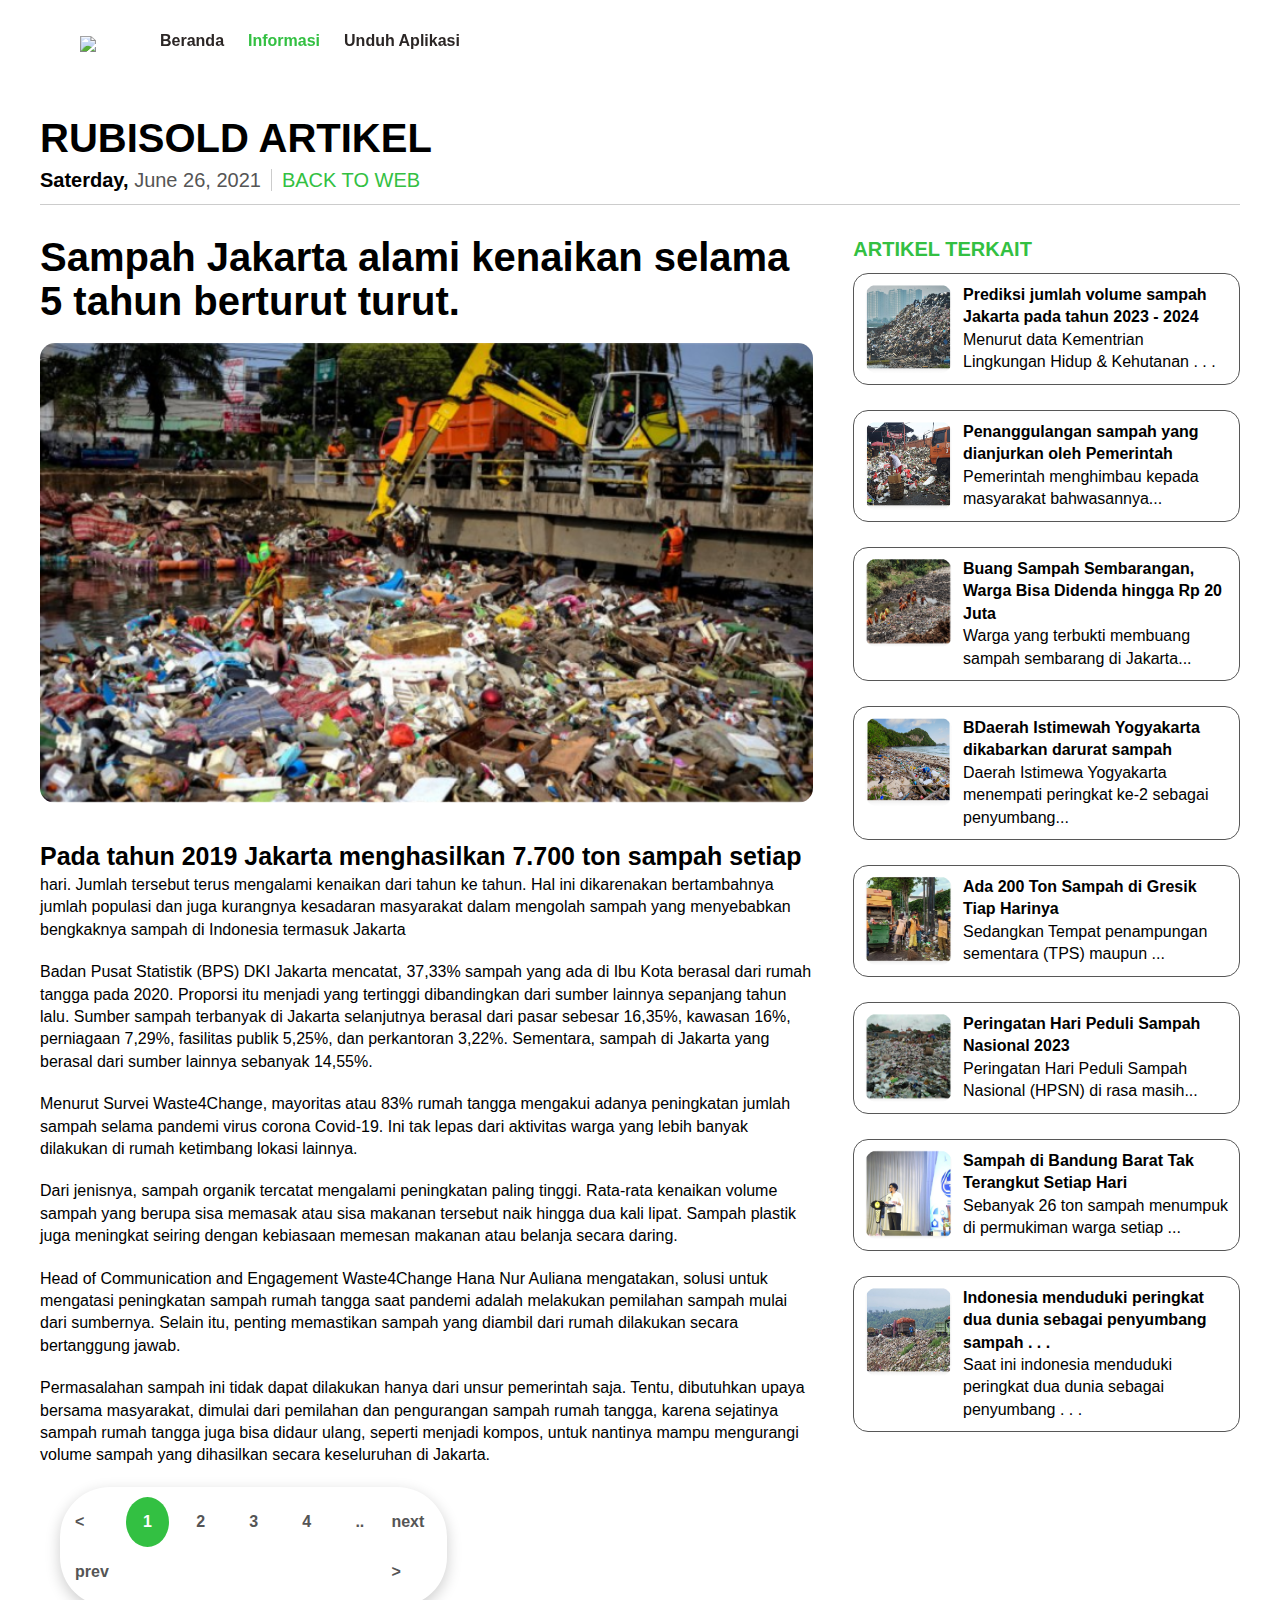
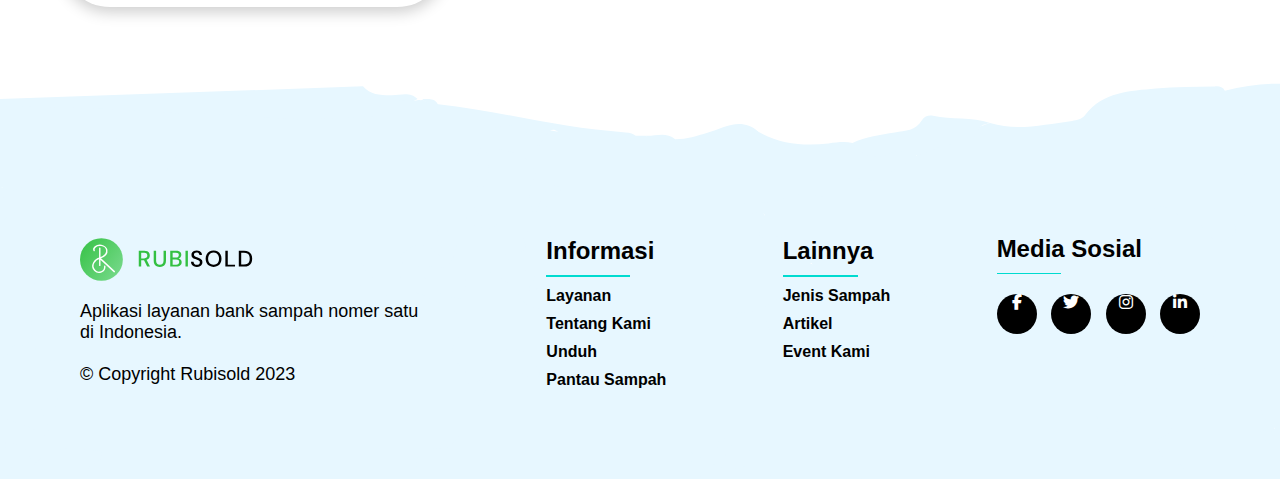
==== file/artikel.html @ 8ea0d324 "newrubis" ====
<html lang="en">
  <head>
    <meta charset="UTF-8" />
    <meta http-equiv="X-UA-Compatible" content="IE=edge" />
    <meta name="viewport" content="width=device-width, initial-scale=1.0" />
    <link rel="stylesheet" href="../css/artikel.css" />
     <link
      rel="stylesheet"
      href="https://cdnjs.cloudflare.com/ajax/libs/font-awesome/6.2.0/css/all.min.css"
    />
    <script src="../script/script.js" defer></script>
    <title>Artikel Rubisold</title>
  </head>
  <body>
    <div class="container">
        <nav class="wrapper-menu" id="wrapper-menu">
        <div class="fix-menu">
          <div class="toggle-menu">
            <img src="../img/menu.svg" class="hamburger active" />
            <img src="../img/close.svg" class="close" />
          </div>
          <div class="logo">
            <img
              onclick="document.location.href='homepage.html'"
              src="../img/logo.png"
              class="desk"
            />
            <img
              onclick="document.location.href='homepage.html'"
              src="../img/logo.svg"
              class="mobile"
            />
          </div>
        </div>

        <div class="menu">
          <a href="homepage.html"
            ><img src="../img/house.svg" class="icon-menu" />Beranda</a
          >
          <a class="active" href="infopage.html"
            ><img src="../img/info-active.svg" class="icon-menu" />Informasi</a
          >
          <a href="downloadpage.html"
            ><img src="../img/download-simple.svg" class="icon-menu" />Unduh
            Aplikasi
          </a>
        </div>
        <div class="bg-menu"></div>
      </nav>

      <div class="wrapper-blank"></div>
       <div class="wrapper-artikel">
      <h1 class="heading-1">Rubisold Artikel</h1>
      <div class="sub-heading">
        <p>Saterday, <span>june 26, 2021</span></p>
        <a href="../file/infopage.html" style="text-decoration: none;"><p class="importent">Back To web</p></a>
      </div>
    </header>

    <div class="main">
      <div class="home">
        <div class="left">
          <h2 class="heading-2">
            Sampah Jakarta alami kenaikan selama 5 tahun berturut turut.
          </h2>
          <img src="../img/artikel.png" class="home-img" alt="Paper photo" />
          <article>
            <p>
              Pada tahun 2019 Jakarta menghasilkan 7.700 ton sampah setiap hari.
              Jumlah tersebut terus mengalami kenaikan dari tahun ke tahun. Hal
              ini dikarenakan bertambahnya jumlah populasi dan juga kurangnya
              kesadaran masyarakat dalam mengolah sampah yang menyebabkan
              bengkaknya sampah di Indonesia termasuk Jakarta
            </p>

            <p>
              Badan Pusat Statistik (BPS) DKI Jakarta mencatat, 37,33% sampah
              yang ada di Ibu Kota berasal dari rumah tangga pada 2020. Proporsi
              itu menjadi yang tertinggi dibandingkan dari sumber lainnya
              sepanjang tahun lalu. Sumber sampah terbanyak di Jakarta
              selanjutnya berasal dari pasar sebesar 16,35%, kawasan 16%,
              perniagaan 7,29%, fasilitas publik 5,25%, dan perkantoran 3,22%.
              Sementara, sampah di Jakarta yang berasal dari sumber lainnya
              sebanyak 14,55%.
            </p>

            <p>
              Menurut Survei Waste4Change, mayoritas atau 83% rumah tangga
              mengakui adanya peningkatan jumlah sampah selama pandemi virus
              corona Covid-19. Ini tak lepas dari aktivitas warga yang lebih
              banyak dilakukan di rumah ketimbang lokasi lainnya.
            </p>

            <p>
              Dari jenisnya, sampah organik tercatat mengalami peningkatan
              paling tinggi. Rata-rata kenaikan volume sampah yang berupa sisa
              memasak atau sisa makanan tersebut naik hingga dua kali lipat.
              Sampah plastik juga meningkat seiring dengan kebiasaan memesan
              makanan atau belanja secara daring.
            </p>
            <p>
              Head of Communication and Engagement Waste4Change Hana Nur Auliana
              mengatakan, solusi untuk mengatasi peningkatan sampah rumah tangga
              saat pandemi adalah melakukan pemilahan sampah mulai dari
              sumbernya. Selain itu, penting memastikan sampah yang diambil dari
              rumah dilakukan secara bertanggung jawab.
            </p>

            <p>
              Permasalahan sampah ini tidak dapat dilakukan hanya dari unsur
              pemerintah saja. Tentu, dibutuhkan upaya bersama masyarakat,
              dimulai dari pemilahan dan pengurangan sampah rumah tangga, karena
              sejatinya sampah rumah tangga juga bisa didaur ulang, seperti
              menjadi kompos, untuk nantinya mampu mengurangi volume sampah yang
              dihasilkan secara keseluruhan di Jakarta.
            </p>
          </article>

          <div class="wrapper-next">
            <ul>
              <li><a href="#" class="prev"> < prev</a></li>
              <li class="pageNumber active"><a href="#">1</a></li>
              <li class="pageNumber"><a href="#">2</a></li>
              <li class="pageNumber"><a href="#">3</a></li>
              <li class="pageNumber"><a href="#">4</a></li>
              <li class="pageNumber"><a href="#">..</a></li>
              <li><a href="#" class="next"> next ></a></li>
            </ul>
          </div>
        </div>

        <div class="right">
          <h3 class="heading-3">Artikel Terkait</h3>

          <div class="list">
            <img src="../img/konten1 (2).png" alt="photo 1" />

            <div class="details">
              <span class="name"
                >Prediksi jumlah volume sampah Jakarta pada tahun 2023 -
                2024</span
              >
              <p>Menurut data Kementrian Lingkungan Hidup & Kehutanan . . .</p>
            </div>
          </div>

          <div class="list">
            <img src="../img/konten2.png" alt="photo 1" />

            <div class="details">
              <span class="name"
                >Penanggulangan sampah yang dianjurkan oleh Pemerintah</span
              >
              <p>Pemerintah menghimbau kepada masyarakat bahwasannya...</p>
            </div>
          </div>
          <div class="list">
            <img src="../img/konten3.png" alt="photo 1" />

            <div class="details">
              <span class="name"
                >Buang Sampah Sembarangan, Warga Bisa Didenda hingga Rp 20 Juta
              </span>
              <p>Warga yang terbukti membuang sampah sembarang di Jakarta...</p>
            </div>
          </div>

          <div class="list">
            <img src="../img/konten4.png" alt="photo 1" />

            <div class="details">
              <span class="name"
                >BDaerah Istimewah Yogyakarta dikabarkan darurat sampah
              </span>
              <p>
                Daerah Istimewa Yogyakarta menempati peringkat ke-2 sebagai
                penyumbang...
              </p>
            </div>
          </div>

          <div class="list">
            <img src="../img/konten5.png" alt="photo 1" />

            <div class="details">
              <span class="name"
                >Ada 200 Ton Sampah di Gresik Tiap Harinya</span
              >
              <p>Sedangkan Tempat penampungan sementara (TPS) maupun ...</p>
            </div>
          </div>

          <div class="list">
            <img src="../img/konten6.png" alt="photo 1" />

            <div class="details">
              <span class="name"
                >Peringatan Hari Peduli Sampah Nasional 2023</span
              >
              <p>
                Peringatan Hari Peduli Sampah Nasional (HPSN) di rasa masih...
              </p>
            </div>
          </div>

          <div class="list">
            <img src="../img/konten7.png" alt="photo 1" />

            <div class="details">
              <span class="name"
                >Sampah di Bandung Barat Tak Terangkut Setiap Hari</span
              >
              <p>
                Sebanyak 26 ton sampah menumpuk di permukiman warga setiap ...
              </p>
            </div>
          </div>

          <div class="list">
            <img src="../img/konten8.png" alt="photo 1" />

            <div class="details">
              <span class="name"
                >Indonesia menduduki peringkat dua dunia sebagai penyumbang
                sampah . . .</span
              >
              <p>
                Saat ini indonesia menduduki peringkat dua dunia sebagai
                penyumbang . . .
              </p>
            </div>
          </div>
        </div>
      </div>
    </div>
</div>
    
        <footer>
        <div class="container__footer">
          <div class="box__footer">
            <div class="logo">
              <img src="../img/logoo.svg" alt="" />
            </div>
            <div class="terms">
              <p>Aplikasi layanan bank sampah nomer satu di Indonesia.</p>
              <br />
              <p>© Copyright Rubisold 2023</p>
            </div>
          </div>
          <div class="box__footer">
            <h2>Informasi</h2>
            <hr />
            <a href="#">Layanan</a>
            <a href="#">Tentang Kami</a>
            <a href="#">Unduh</a>
            <a href="#">Pantau Sampah</a>
          </div>

          <div class="box__footer">
            <h2>Lainnya</h2>
            <hr />
            <a href="#">Jenis Sampah</a>
            <a href="#">Artikel</a>
            <a href="#">Event Kami</a>
          </div>

          <div class="footer-col">
            <h2 class="title-medsos">Media Sosial</h2>
            <hr class="hr-footer" />
            <div class="social-links">
              <a href="#"><i class="fab fa-facebook-f"></i></a>
              <a href="#"><i class="fab fa-twitter"></i></a>
              <a href="#"><i class="fab fa-instagram"></i></a>
              <a href="#"><i class="fab fa-linkedin-in"></i></a>
            </div>
          </div>
        </div>
      </footer>
      </div>
  </body>
</html>
---- css/artikel.css ----
* {
  padding: 0;
  margin: 0;
  font-family: "DM Sans", sans-serif;
  box-sizing: border-box;
}

.container {
  width: 100%;
  height: 200vh;
}

.wrapper-blank {
  width: 100%;
  height: 10vh;
}
.wrapper-artikel {
  line-height: 1.4;
  padding: 20px 40px;
}
.wrapper-menu {
  width: 100%;
  position: fixed;
  display: flex;
  flex-direction: row;
  padding: 2rem 5rem;
  gap: 4rem;
  align-items: center;
  background: rgba(255, 255, 255, 0);
  transition: all 0.5s ease-in-out, display 0s;
  z-index: 999;
}

.wrapper-menu .fix-menu {
  display: flex;
  gap: 2rem;
}

.wrapper-menu .menu {
  display: flex;
  gap: 1.5rem;
  flex-direction: row;
}

.wrapper-menu .logo .mobile {
  display: none;
}

.wrapper-menu .menu a {
  font-size: 1rem;
  font-weight: 700;
  color: #2b2625;
  text-decoration: none;
}

.wrapper-menu .menu a .icon-menu {
  display: none;
}

.wrapper-menu .menu .active {
  color: #33c042;
  /* border-bottom: 2px solid #33c042; */
}

.wrapper-menu .menu .active:after {
  content: "";
  display: block;
  height: 5px;
  background-image: url(../img/underline-menu.png);
  background-repeat: no-repeat;
  background-position: center bottom;
}

/* responsive menu */
.toggle-menu {
  display: none;
}

.toggle-menu .hamburger,
.toggle-menu .close {
  display: none;
}

.wrapper-menu .bg-menu {
  /* display:none; */
  position: absolute;
  top: 0;
  left: 0;
  width: 100vw;
  z-index: -10;
  height: 80px;
  background-color: white;
  opacity: 0;
  transition: all 0.5s ease-in-out;
  /* box-shadow: 0px 5px 10px rgb(153, 153, 153); */
}

@media screen and (max-width: 700px) {
  .toggle-menu {
    display: block;
  }

  .toggle-menu .active {
    display: block;
  }

  .wrapper-menu {
    flex-direction: column;
    /* width: 50%; */
    height: 1vh;
    padding: 2rem 3rem;
    gap: 3rem;
    align-items: flex-start;
  }

  .wrapper-menu .fix-menu {
    gap: 1.5rem;
  }

  .wrapper-menu .logo .mobile {
    display: block;
  }

  .wrapper-menu .logo .desk {
    display: none;
  }

  .wrapper-menu .menu {
    /* opacity: 0; */
    display: none;
    transition: all 0.3s ease-in-out;
  }

  .wrapper-menu .menu a {
    font-weight: 500;
  }

  .wrapper-menu .menu.active {
    /* opacity: 100; */
    display: flex;
    flex-direction: column;
    gap: 2.5rem;
  }

  .wrapper-menu .menu .active:after {
    width: 100%;
  }

  .wrapper-menu .menu a .icon-menu {
    display: inline;
    margin-bottom: -4px;
    padding-right: 16px;
  }
}

/* body {
  font-family: sans-serif;
  min-height: 100vh;
  max-width: 100vw;
  line-height: 1.4;
  padding: 20px 40px;
} */

.container-artikel {
  max-width: 1500px;
}

.heading-1 {
  font-size: 40px;
  text-transform: uppercase;
}

.heading-2 {
  font-size: 40px;
  line-height: 1.1;
  margin-bottom: 20px;
}

.heading-3 {
  font-size: 20px;
  text-transform: uppercase;
  color: #33c042;
  margin-bottom: 10px;
}

.sub-heading {
  font-size: 20px;
  display: flex;
  align-items: center;
  margin-bottom: 30px;
  border-bottom: 1px solid #ccc;
  padding-bottom: 10px;
}

.sub-heading p {
  font-weight: 700;
  text-transform: capitalize;
  margin-right: 10px;
}

.sub-heading span {
  color: #555;
  font-weight: 300;
  border-right: 1px solid #ccc;
  padding-right: 10px;
}

.sub-heading .importent {
  color: #33c042;
  text-transform: uppercase;
  font-weight: 300;
}

/* HOME */
.home {
  display: grid;
  grid-template-columns: 2fr 1fr;
  gap: 40px;
}

.home-img {
  width: 100%;
  border-radius: 15px;
  margin-bottom: 36px;
}

.list {
  display: grid;
  grid-template-columns: 1fr 3fr;
  gap: 10px;
  margin-bottom: 25px;
  border: 1px solid #575757;
  border-radius: 15px;
  padding: 10px;
}

.list img {
  width: 100%;
  height: 90px;
  border-radius: 15px;
}

.name {
  font-weight: bold;
  margin-bottom: 5px;
}
/* ARTICLE */
article > p {
  font-size: 16px;
  margin-bottom: 20px;
}

article p:first-child::first-line {
  font-weight: 700;
  font-size: 25px;
}

ul {
  position: relative;
  background: #fff;
  display: flex;
  padding: 10px;
  border-radius: 50px;
  box-shadow: 0 5px 15px rgba(0, 0, 0, 0.2);
  width: 50%;
  margin: 20px;
  align-content: center;
  margin-top: 1rem;
}

ul li {
  list-style: none;
  line-height: 50px;
  margin: 0 5px;
}

ul li.pageNumber {
  width: 50px;
  height: 50px;
  line-height: 50px;
  text-align: center;
}

ul li a {
  display: block;
  text-decoration: none;
  color: #555;
  font-weight: 600;
  border-radius: 50%;
}

ul li.pageNumber:hover a,
ul li.pageNumber.active a {
  background: #33c042;
  color: #fff;
}

@media (max-width: 950px) {
  .home {
    grid-template-columns: 1fr;
  }

  .lists {
    display: grid;
    grid-template-columns: 1fr 1fr;
    gap: 20px;
  }

  .list {
    grid-template-columns: 1fr 5fr;
  }

  .card {
    margin-bottom: 40px;
  }
}

@media (max-width: 650px) {
  .lists {
    grid-template-columns: 1fr;
  }
}

/* start footer */

footer {
  width: 100%;
  padding: 50px 0px;
  background-image: url("../img/wavefooter.svg");
  background-size: cover;
}

.container__footer {
  display: flex;
  flex-wrap: wrap;
  justify-content: space-between;
  max-width: 1200px;
  margin: auto;
  margin-top: 100px;
}

.box__footer {
  display: flex;
  flex-direction: column;
  padding: 40px;
}

.box__footer .logo img {
  width: 180px;
}

.box__footer .terms {
  max-width: 350px;
  margin-top: 20px;
  font-weight: 500;
  color: #000;
  font-size: 18px;
}

.box__footer h2 {
  margin-bottom: 10px;
  color: #000;
  font-weight: 700;
}

.box__footer a {
  margin-top: 10px;
  color: #000;
  font-weight: 600;
  text-decoration: none;
}

.box__footer a:hover {
  opacity: 0.8;
  color: #25dd4d;
}

.box__footer a .fab {
  font-size: 20px;
}

.box__footer hr {
  width: 70%;
  border: none;
  height: 2px;
  background-color: #00dbd0;
}

.footer-col {
  /* width: 25%; */
  padding: 0 30px;
  margin-top: 38px;
}

.footer-col .title-medsos {
  margin-bottom: 10px;
}

.footer-col .hr-footer {
  width: 30%;
  border: none;
  height: 1px;
  background-color: #00dbd0;
}

.footer-col ul li:not(:last-child) {
  margin-bottom: 10px;
}
.footer-col ul li a {
  font-size: 16px;
  text-transform: capitalize;
  color: #000;
  text-decoration: none;
  font-weight: 300;
  color: #000;
  display: block;
  transition: all 0.3s ease;
}
.footer-col ul li a:hover {
  color: #25dd4d;
  padding-left: 8px;
}
.footer-col .social-links a {
  display: inline-block;
  height: 40px;
  width: 40px;
  background-color: black;
  margin: 0 10px 10px 0;
  text-align: center;
  line-height: 40px;
  border-radius: 50%;
  color: #fff;
  transition: all 0.5s ease;
  margin-top: 20px;
}
.footer-col .social-links a:hover {
  color: #24262b;
  background-color: #25dd4d;
}

@media (max-width: 767px) {
  .footer-col {
    width: 50%;
    margin-bottom: 30px;
  }
}
@media (max-width: 574px) {
  .footer-col {
    width: 100%;
  }
}
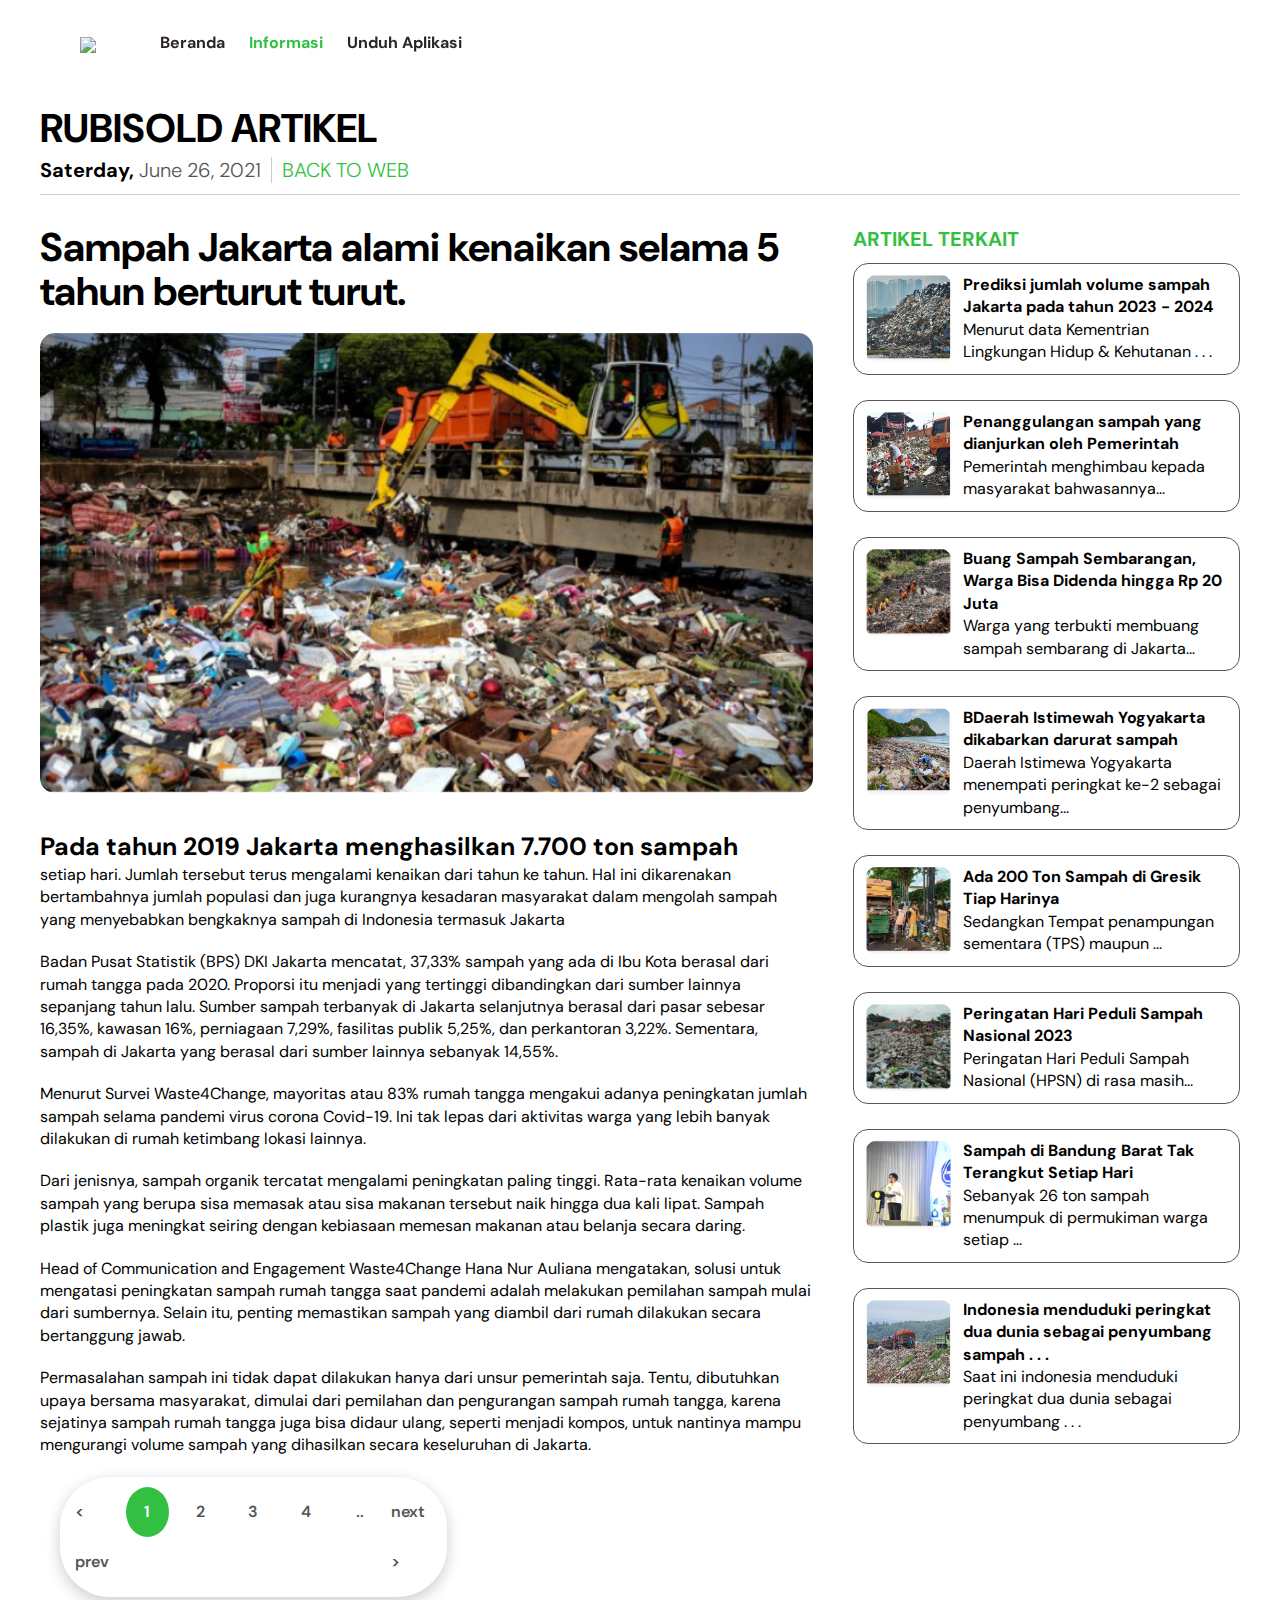
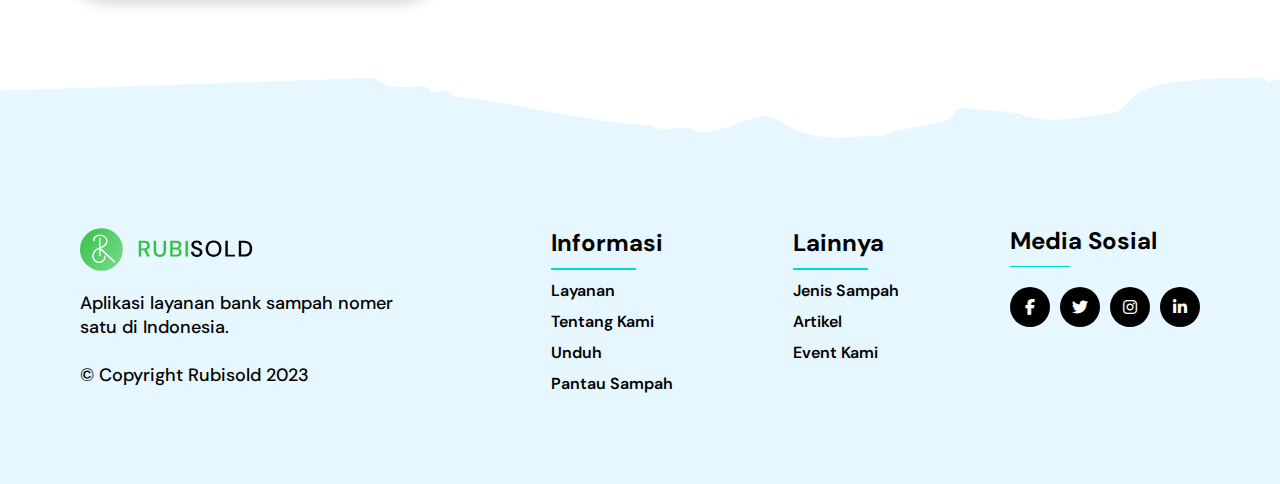
==== commit d3b7ee8b: "fix: responsive error & add cities to world" ====
--- a/file/artikel.html
+++ b/file/artikel.html
@@ -7,6 +7,10 @@
      <link
       rel="stylesheet"
       href="https://cdnjs.cloudflare.com/ajax/libs/font-awesome/6.2.0/css/all.min.css"
+    />
+    <link
+      href="https://fonts.googleapis.com/css2?family=DM+Sans:wght@400;500;700&display=swap"
+      rel="stylesheet"
     />
     <script src="../script/script.js" defer></script>
     <title>Artikel Rubisold</title>
@@ -235,47 +239,47 @@
     </div>
 </div>
     
-        <footer>
-        <div class="container__footer">
-          <div class="box__footer">
-            <div class="logo">
-              <img src="../img/logoo.svg" alt="" />
-            </div>
-            <div class="terms">
-              <p>Aplikasi layanan bank sampah nomer satu di Indonesia.</p>
-              <br />
-              <p>© Copyright Rubisold 2023</p>
-            </div>
-          </div>
-          <div class="box__footer">
-            <h2>Informasi</h2>
-            <hr />
-            <a href="#">Layanan</a>
-            <a href="#">Tentang Kami</a>
-            <a href="#">Unduh</a>
-            <a href="#">Pantau Sampah</a>
-          </div>
-
-          <div class="box__footer">
-            <h2>Lainnya</h2>
-            <hr />
-            <a href="#">Jenis Sampah</a>
-            <a href="#">Artikel</a>
-            <a href="#">Event Kami</a>
-          </div>
-
-          <div class="footer-col">
-            <h2 class="title-medsos">Media Sosial</h2>
-            <hr class="hr-footer" />
-            <div class="social-links">
-              <a href="#"><i class="fab fa-facebook-f"></i></a>
-              <a href="#"><i class="fab fa-twitter"></i></a>
-              <a href="#"><i class="fab fa-instagram"></i></a>
-              <a href="#"><i class="fab fa-linkedin-in"></i></a>
-            </div>
-          </div>
-        </div>
-      </footer>
+<footer>
+  <div class="container__footer">
+    <div class="box__footer">
+      <div class="logo">
+        <img src="../img/logoo.svg" alt="" />
+      </div>
+      <div class="terms">
+        <p>Aplikasi layanan bank sampah nomer satu di Indonesia.</p>
+        <br />
+        <p>© Copyright Rubisold 2023</p>
+      </div>
+    </div>
+    <div class="box__footer">
+      <h2>Informasi</h2>
+      <hr />
+      <a href="#">Layanan</a>
+      <a href="#">Tentang Kami</a>
+      <a href="#">Unduh</a>
+      <a href="#">Pantau Sampah</a>
+    </div>
+
+    <div class="box__footer">
+      <h2>Lainnya</h2>
+      <hr />
+      <a href="#">Jenis Sampah</a>
+      <a href="#">Artikel</a>
+      <a href="#">Event Kami</a>
+    </div>
+
+    <div class="footer-col">
+      <h2 class="title-medsos">Media Sosial</h2>
+      <hr class="hr-footer" />
+      <div class="social-links">
+        <a href="#"><i class="fab fa-facebook-f"></i></a>
+        <a href="#"><i class="fab fa-twitter"></i></a>
+        <a href="#"><i class="fab fa-instagram"></i></a>
+        <a href="#"><i class="fab fa-linkedin-in"></i></a>
+      </div>
+    </div>
+  </div>
+</footer>
       </div>
   </body>
 </html>
--- a/css/artikel.css
+++ b/css/artikel.css
@@ -1,4 +1,4 @@
-* {
+*, body{
   padding: 0;
   margin: 0;
   font-family: "DM Sans", sans-serif;
@@ -12,7 +12,8 @@
 
 .wrapper-blank {
   width: 100%;
-  height: 10vh;
+  /* height: 10vh; */
+  height: 5rem;
 }
 .wrapper-artikel {
   line-height: 1.4;
@@ -372,7 +373,7 @@
 
 .box__footer a:hover {
   opacity: 0.8;
-  color: #25dd4d;
+  color: #00dbd0;
 }
 
 .box__footer a .fab {
@@ -417,17 +418,23 @@
   transition: all 0.3s ease;
 }
 .footer-col ul li a:hover {
-  color: #25dd4d;
+  color: #00dbd0;
   padding-left: 8px;
 }
+.footer-col .social-links {
+  display: flex;
+}
 .footer-col .social-links a {
-  display: inline-block;
+  display: flex;
+  align-items: center;
+  justify-content: center;
   height: 40px;
   width: 40px;
   background-color: black;
   margin: 0 10px 10px 0;
   text-align: center;
-  line-height: 40px;
+  /* line-height: 40px; */
+  text-decoration: none;
   border-radius: 50%;
   color: #fff;
   transition: all 0.5s ease;
@@ -435,7 +442,7 @@
 }
 .footer-col .social-links a:hover {
   color: #24262b;
-  background-color: #25dd4d;
+  background-color: #00dbd0;
 }
 
 @media (max-width: 767px) {
@@ -443,9 +450,11 @@
     width: 50%;
     margin-bottom: 30px;
   }
+  
 }
 @media (max-width: 574px) {
   .footer-col {
     width: 100%;
   }
 }
+/* end footer */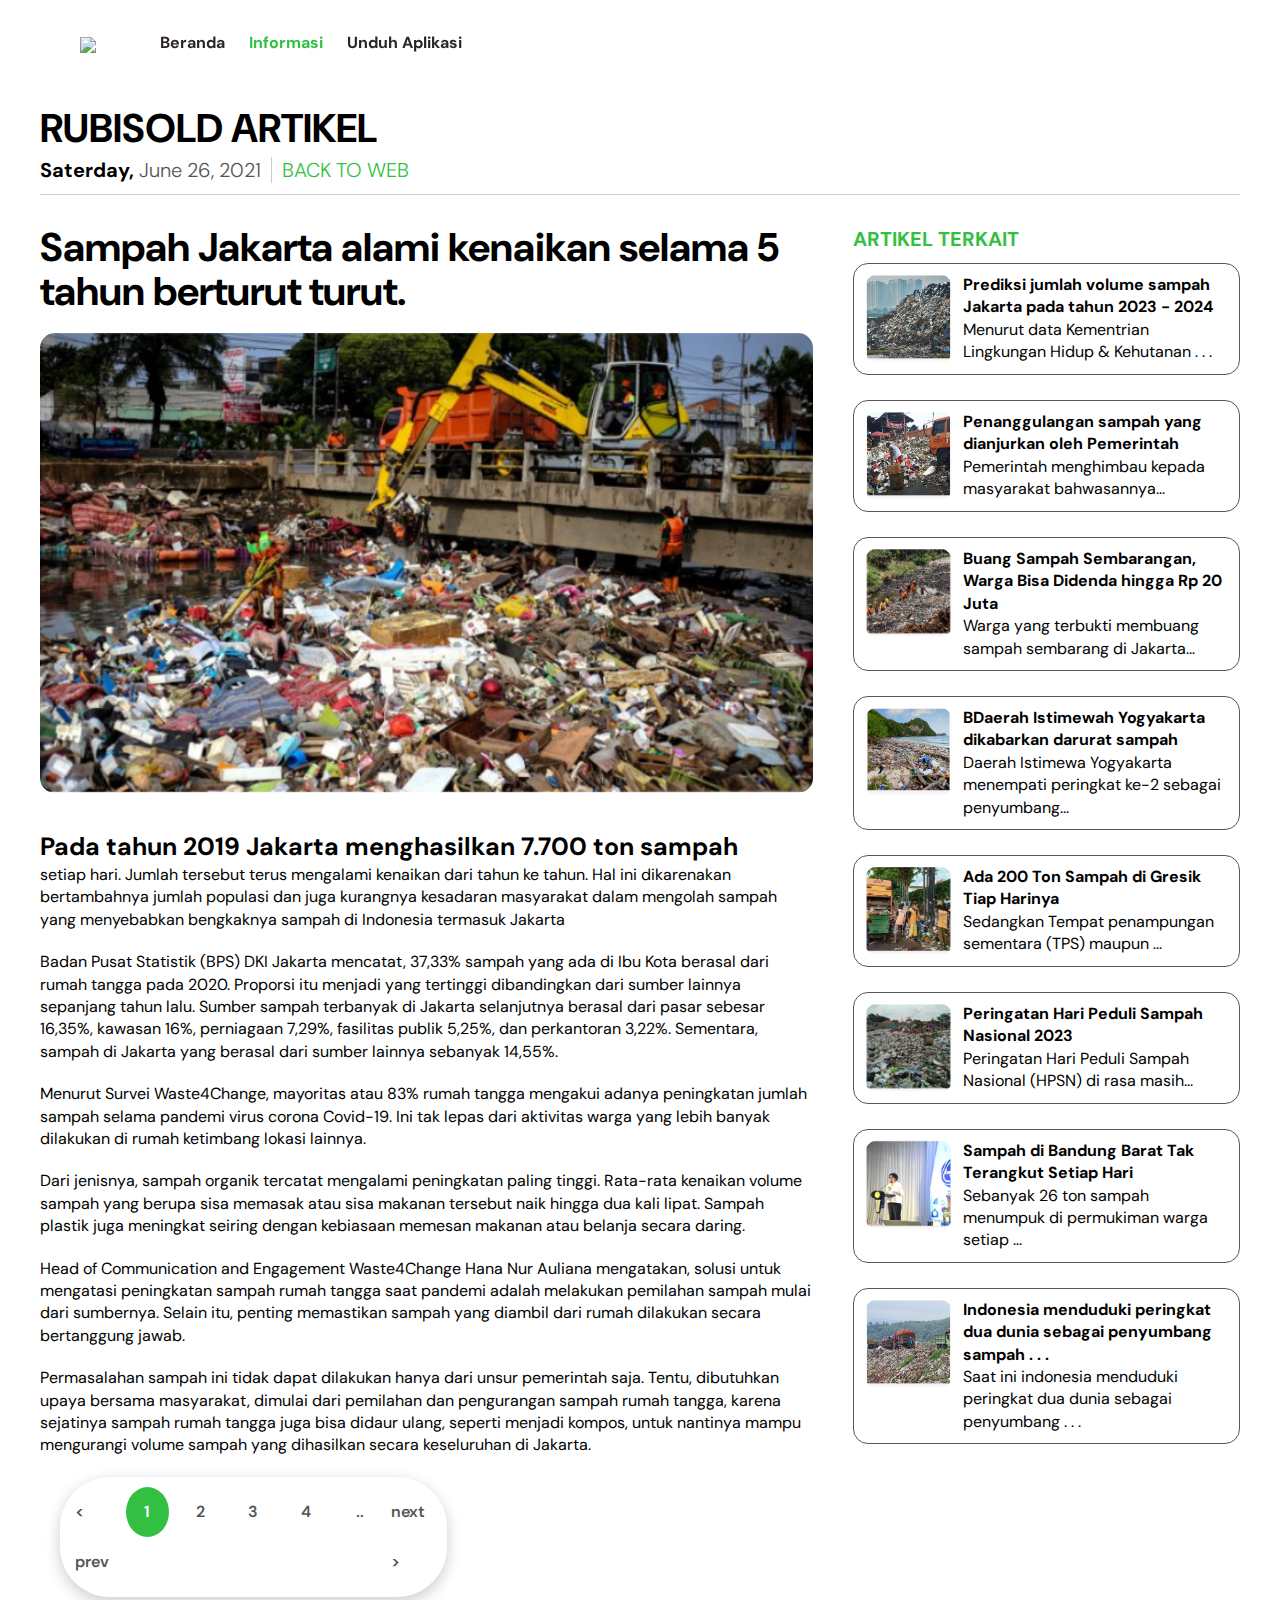
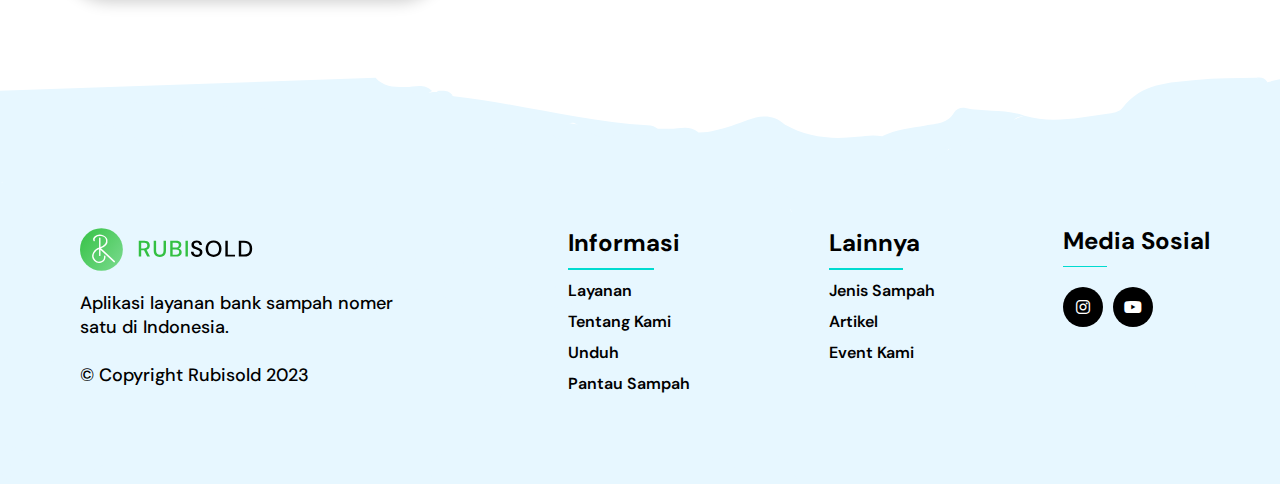
==== commit a1560b67: "replace link on footer" ====
--- a/file/artikel.html
+++ b/file/artikel.html
@@ -14,6 +14,7 @@
     />
     <script src="../script/script.js" defer></script>
     <title>Artikel Rubisold</title>
+    <link  rel="icon" href="../img/logo-circle.ico" type="image/x-icon"/>
   </head>
   <body>
     <div class="container">
@@ -25,12 +26,12 @@
           </div>
           <div class="logo">
             <img
-              onclick="document.location.href='homepage.html'"
+              onclick="document.location.href='index.html'"
               src="../img/logo.png"
               class="desk"
             />
             <img
-              onclick="document.location.href='homepage.html'"
+              onclick="document.location.href='index.html'"
               src="../img/logo.svg"
               class="mobile"
             />
@@ -38,7 +39,7 @@
         </div>
 
         <div class="menu">
-          <a href="homepage.html"
+          <a href="index.html"
             ><img src="../img/house.svg" class="icon-menu" />Beranda</a
           >
           <a class="active" href="infopage.html"
@@ -272,10 +273,8 @@
       <h2 class="title-medsos">Media Sosial</h2>
       <hr class="hr-footer" />
       <div class="social-links">
-        <a href="#"><i class="fab fa-facebook-f"></i></a>
-        <a href="#"><i class="fab fa-twitter"></i></a>
-        <a href="#"><i class="fab fa-instagram"></i></a>
-        <a href="#"><i class="fab fa-linkedin-in"></i></a>
+        <a href="https://www.instagram.com/rubisold_/"><i class="fab fa-instagram"></i></a>
+        <a href="https://www.youtube.com/@aplikasirubisold"><i class="fab fa-youtube"></i></a>
       </div>
     </div>
   </div>
